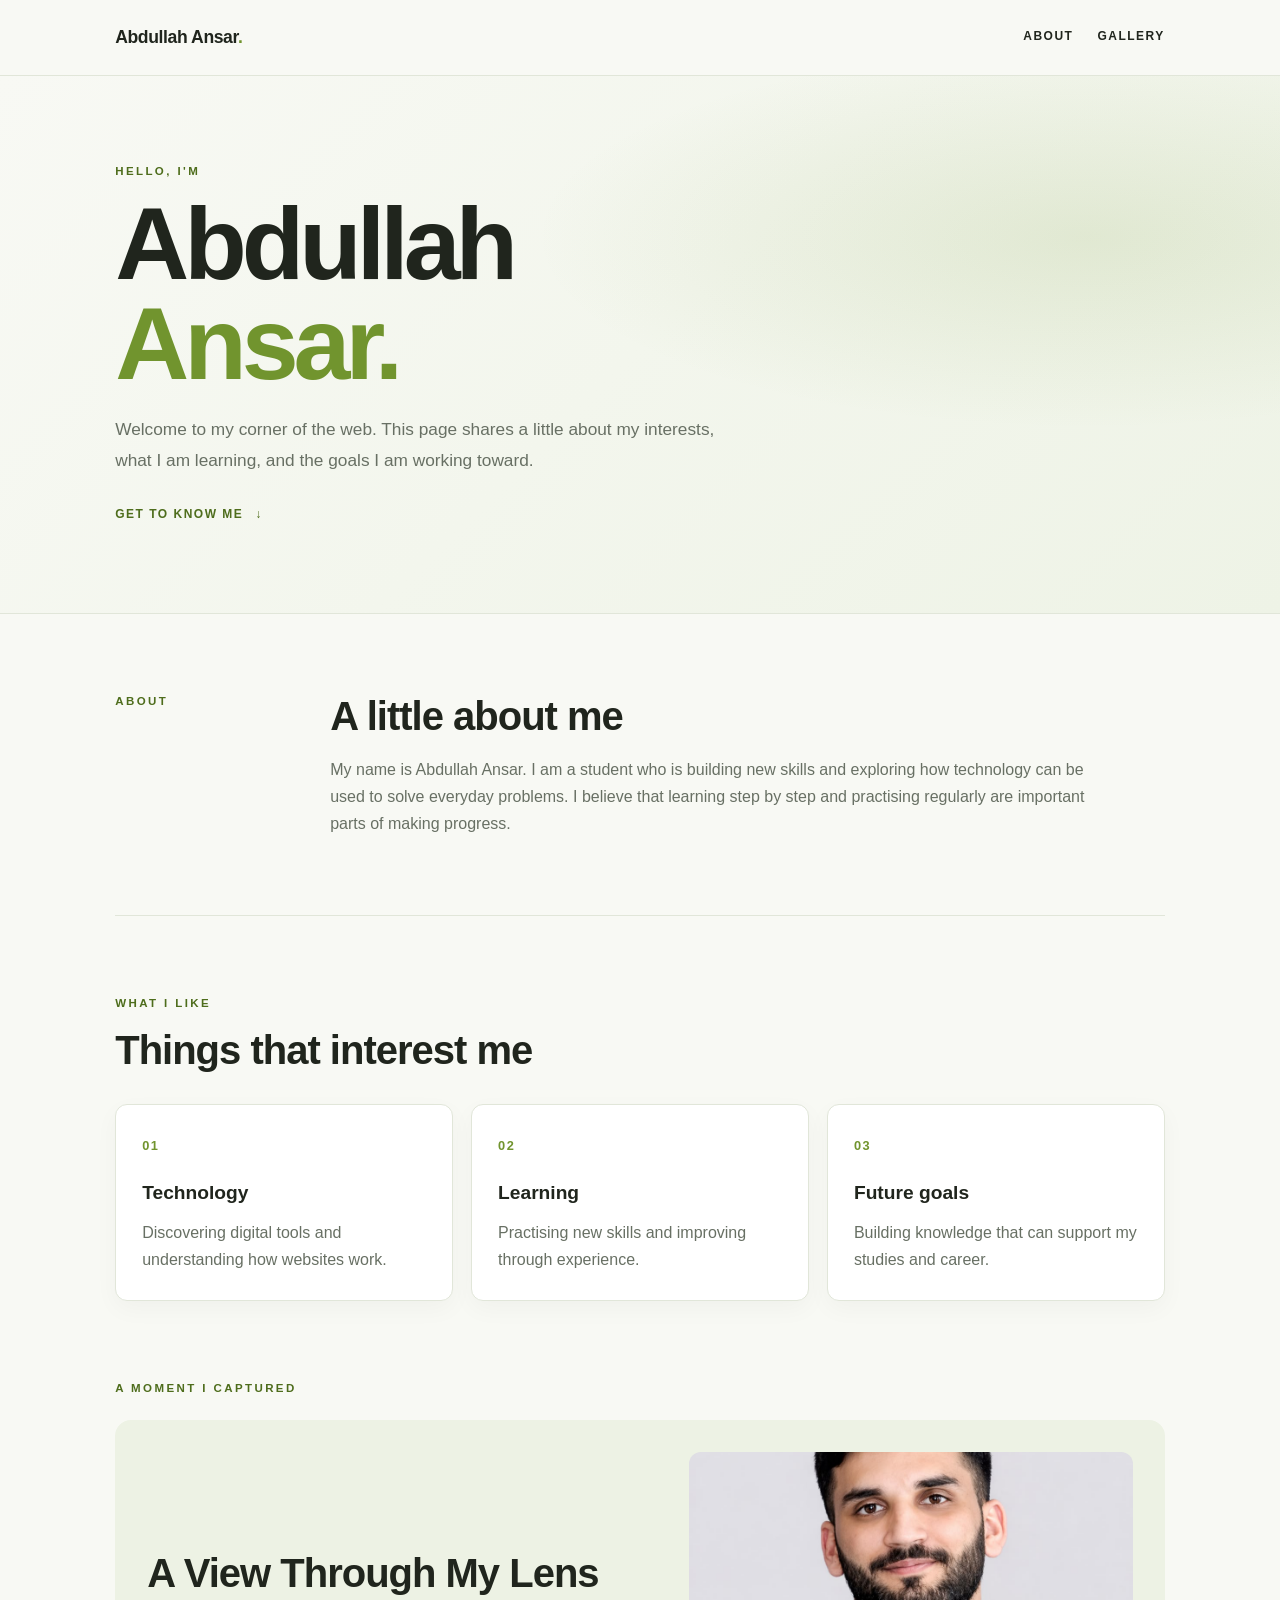
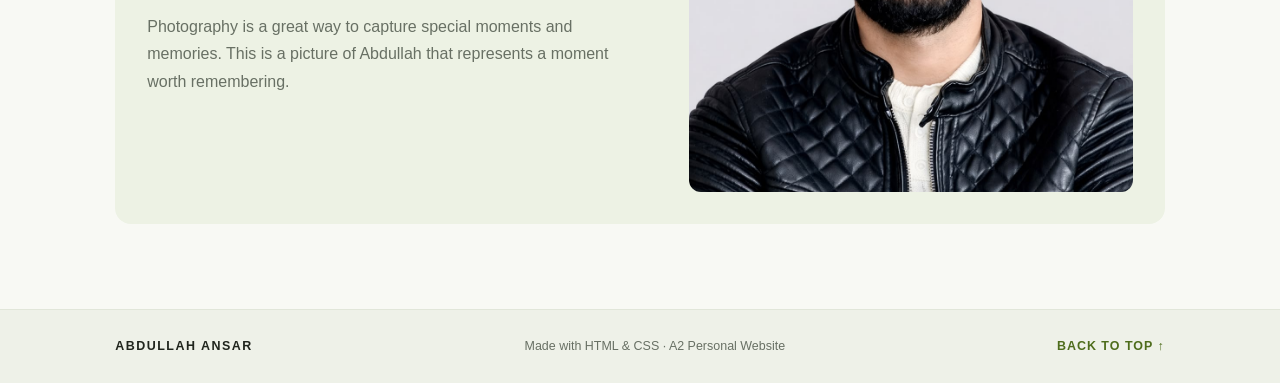
==== A4/index.html @ eb2d7230 "Add files via upload" ====
<!DOCTYPE html>
<html lang="en">
<head>
  <meta charset="UTF-8">
  <meta name="viewport" content="width=device-width, initial-scale=1.0">
  <meta name="description" content="Learn about Abdullah Ansar, his interests, goals, and photography.">
  <title>Abdullah Ansar | My Journey</title>
  <link rel="stylesheet" href="style.css">
</head>
<body>
  <nav class="topbar" aria-label="Main navigation">
    <a class="brand" href="index.html#home">Abdullah Ansar<span>.</span></a>
    <div class="nav-links">
      <a href="index.html#about">About</a>
      <a href="gallery.html">Gallery</a>
    </div>
  </nav>

  <header id="home" class="hero">
    <div class="hero-copy">
      <p class="kicker">HELLO, I'M</p>
      <h1>Abdullah<br><span>Ansar.</span></h1>
      <p class="lead">Welcome to my corner of the web. This page shares a little about my interests, what I am learning, and the goals I am working toward.</p>
      <a class="text-link" href="#about">GET TO KNOW ME <span aria-hidden="true">↓</span></a>
    </div>
  </header>

  <main>
    <section id="about" class="about-section">
      <div class="section-number">ABOUT</div>
      <div class="section-content">
        <h2>A little about me</h2>
        <p>My name is Abdullah Ansar. I am a student who is building new skills and exploring how technology can be used to solve everyday problems. I believe that learning step by step and practising regularly are important parts of making progress.</p>
      </div>
    </section>

    <section class="interests-section">
      <div class="section-number">WHAT I LIKE</div>
      <h2>Things that interest me</h2>
      <div class="interest-grid">
        <article class="interest-card"><span class="card-index" aria-hidden="true">01</span><h3>Technology</h3><p>Discovering digital tools and understanding how websites work.</p></article>
        <article class="interest-card"><span class="card-index" aria-hidden="true">02</span><h3>Learning</h3><p>Practising new skills and improving through experience.</p></article>
        <article class="interest-card"><span class="card-index" aria-hidden="true">03</span><h3>Future goals</h3><p>Building knowledge that can support my studies and career.</p></article>
      </div>
    </section>

    <section class="photo-section">
      <div class="section-number">A MOMENT I CAPTURED</div>
      <div class="photo-layout">
        <div class="photo-content">
          <h2>A View Through My Lens</h2>
          <p>Photography is a great way to capture special moments and memories. This is a picture of Abdullah that represents a moment worth remembering.</p>
        </div>
        <div class="photo-container">
          <img src="images/Abdullah.jpeg" alt="A photograph of Abdullah" class="personal-photo" loading="lazy">
        </div>
      </div>
    </section>
  </main>

  <footer>
    <p>ABDULLAH ANSAR</p>
    <p>Made with HTML &amp; CSS · A2 Personal Website</p>
    <a href="#home">BACK TO TOP ↑</a>
  </footer>
</body>
</html>
---- A4/style.css ----
/* ==============================
   Abdullah Ansar — Personal site
   Shared styles for index.html and gallery.html
   ============================== */

:root {
  --ink: #20251d;
  --muted: #687064;
  --green: #71942e;
  --green-dark: #4e6d1c;
  --paper: #f8f9f4;
  --white: #ffffff;
  --line: #e1e6d9;
  --soft-green: #edf2e4;
  --shadow: 0 16px 40px rgba(32, 37, 29, 0.08);
}

* {
  box-sizing: border-box;
}

html {
  scroll-behavior: smooth;
  scroll-padding-top: 90px;
}

body {
  margin: 0;
  color: var(--ink);
  background: var(--paper);
  font-family: Arial, Helvetica, sans-serif;
  font-size: 16px;
  line-height: 1.7;
}

img {
  max-width: 100%;
}

a {
  color: inherit;
}

.topbar {
  width: 100%;
  min-height: 76px;
  padding: 18px 9%;
  display: flex;
  align-items: center;
  justify-content: space-between;
  gap: 24px;
  background: rgba(248, 249, 244, 0.96);
  border-bottom: 1px solid var(--line);
}

.brand {
  color: var(--ink);
  font-size: 1.1rem;
  font-weight: 800;
  letter-spacing: -0.4px;
  text-decoration: none;
  white-space: nowrap;
}

.brand span,
.hero h1 span {
  color: var(--green);
}

.nav-links {
  display: flex;
  align-items: center;
  gap: 24px;
}

.nav-links a {
  color: var(--ink);
  font-size: 0.75rem;
  font-weight: 700;
  letter-spacing: 1.5px;
  text-decoration: none;
  text-transform: uppercase;
  padding: 4px 0;
  border-bottom: 2px solid transparent;
  transition: color 0.2s ease, border-color 0.2s ease;
}

.nav-links a:hover,
.nav-links a:focus-visible,
.nav-links a.active {
  color: var(--green-dark);
  border-bottom-color: var(--green);
}

.hero {
  min-height: 510px;
  display: flex;
  align-items: center;
  padding: 86px 9%;
  background:
    radial-gradient(ellipse at 85% 30%, rgba(113, 148, 46, 0.13), transparent 36%),
    linear-gradient(135deg, #f8f9f4 0%, #eef3e6 100%);
  border-bottom: 1px solid var(--line);
}

.hero-copy {
  width: 100%;
  max-width: 760px;
}

.kicker,
.section-number {
  margin: 0;
  color: var(--green-dark);
  font-size: 0.72rem;
  font-weight: 800;
  letter-spacing: 2.4px;
  text-transform: uppercase;
}

.hero h1 {
  margin: 12px 0 20px;
  font-size: clamp(3.5rem, 8vw, 6.5rem);
  line-height: 0.98;
  letter-spacing: -5px;
}

.lead {
  max-width: 620px;
  margin: 0;
  color: var(--muted);
  font-size: 1.08rem;
  line-height: 1.8;
}

.text-link {
  display: inline-flex;
  align-items: center;
  gap: 12px;
  margin-top: 28px;
  color: var(--green-dark);
  font-size: 0.75rem;
  font-weight: 800;
  letter-spacing: 1.5px;
  text-decoration: none;
}

.text-link:hover,
.text-link:focus-visible {
  text-decoration: underline;
  text-underline-offset: 5px;
}

.about-section,
.interests-section,
.photo-section,
.gallery-section {
  width: 82%;
  max-width: 1180px;
  margin: 0 auto;
}

.about-section {
  display: grid;
  grid-template-columns: 180px minmax(0, 1fr);
  gap: 35px;
  padding: 78px 0;
  border-bottom: 1px solid var(--line);
}

.section-content {
  max-width: 760px;
}

h2 {
  margin: 0 0 16px;
  font-size: clamp(1.8rem, 3.5vw, 2.5rem);
  line-height: 1.2;
  letter-spacing: -1px;
}

.section-content p,
.photo-content p,
.interest-card p {
  margin: 0;
  color: var(--muted);
}

.interests-section {
  padding: 78px 0;
}

.interests-section > h2 {
  margin-top: 12px;
}

.interest-grid {
  display: grid;
  grid-template-columns: repeat(3, minmax(0, 1fr));
  gap: 18px;
  margin-top: 30px;
}

.interest-card {
  min-width: 0;
  padding: 26px;
  background: var(--white);
  border: 1px solid var(--line);
  border-radius: 12px;
  box-shadow: 0 8px 24px rgba(32, 37, 29, 0.035);
  transition: transform 0.2s ease, box-shadow 0.2s ease;
}

.interest-card:hover {
  transform: translateY(-4px);
  box-shadow: var(--shadow);
}

.card-index {
  display: inline-block;
  margin-bottom: 20px;
  color: var(--green);
  font-size: 0.8rem;
  font-weight: 800;
  letter-spacing: 1.5px;
}

.interest-card h3 {
  margin: 0 0 10px;
  font-size: 1.2rem;
}

.photo-section {
  padding: 0 0 85px;
}

.photo-layout {
  display: grid;
  grid-template-columns: minmax(0, 1fr) minmax(260px, 0.9fr);
  align-items: center;
  gap: 48px;
  margin-top: 22px;
  padding: 32px;
  background: var(--soft-green);
  border-radius: 16px;
}

.photo-content h2 {
  margin-bottom: 16px;
}

.photo-container {
  overflow: hidden;
  min-height: 280px;
  background: #e4e9dc;
  border-radius: 12px;
}

.personal-photo {
  display: block;
  width: 100%;
  height: 340px;
  object-fit: cover;
  object-position: center;
}

/* Gallery page */
.gallery-hero {
  padding: 70px 9% 48px;
  background:
    radial-gradient(ellipse at 85% 25%, rgba(113, 148, 46, 0.12), transparent 38%),
    var(--paper);
  border-bottom: 1px solid var(--line);
}

.gallery-hero h1 {
  margin: 10px 0 18px;
  font-size: clamp(2.6rem, 6vw, 4.4rem);
  line-height: 1.05;
  letter-spacing: -2.5px;
}

.gallery-hero h1 span {
  color: var(--green);
}

.gallery-section {
  padding: 55px 0 80px;
}

.gallery-grid {
  display: grid;
  grid-template-columns: repeat(3, minmax(0, 1fr));
  gap: 18px;
  margin-top: 22px;
}

.gallery-item {
  min-width: 0;
  margin: 0;
  background: var(--white);
  border: 1px solid var(--line);
  border-radius: 10px;
  overflow: hidden;
  box-shadow: 0 8px 24px rgba(32, 37, 29, 0.04);
}

.gallery-item img {
  display: block;
  width: 100%;
  height: 260px;
  object-fit: cover;
  transition: transform 0.3s ease;
}

.gallery-item:hover img {
  transform: scale(1.04);
}

.gallery-item figcaption {
  padding: 12px 16px;
  color: var(--muted);
  font-size: 0.85rem;
  border-top: 1px solid var(--line);
}

.gallery-item:first-child {
  grid-column: span 2;
}

.gallery-item:first-child img {
  height: 320px;
}

footer {
  display: flex;
  align-items: center;
  justify-content: space-between;
  flex-wrap: wrap;
  gap: 10px 24px;
  padding: 26px 9%;
  color: var(--muted);
  background: #eef1e8;
  border-top: 1px solid var(--line);
  font-size: 0.78rem;
}

footer p {
  margin: 0;
}

footer p:first-child {
  color: var(--ink);
  font-weight: 800;
  letter-spacing: 1.5px;
}

footer a {
  color: var(--green-dark);
  font-weight: 800;
  letter-spacing: 1px;
  text-decoration: none;
}

footer a:hover,
footer a:focus-visible {
  text-decoration: underline;
  text-underline-offset: 4px;
}

:focus-visible {
  outline: 3px solid rgba(113, 148, 46, 0.6);
  outline-offset: 4px;
}

@media (max-width: 800px) {
  .about-section {
    grid-template-columns: 1fr;
    gap: 18px;
  }

  .interest-grid {
    grid-template-columns: 1fr 1fr;
  }

  .photo-layout {
    grid-template-columns: 1fr;
    gap: 24px;
  }

  .gallery-grid {
    grid-template-columns: repeat(2, minmax(0, 1fr));
  }

  .gallery-item:first-child {
    grid-column: span 2;
  }
}

@media (max-width: 560px) {
  .topbar {
    align-items: flex-start;
    flex-direction: column;
    padding: 16px 6%;
    gap: 12px;
  }

  .nav-links {
    gap: 20px;
  }

  .hero {
    min-height: 430px;
    padding: 66px 6%;
  }

  .hero h1 {
    letter-spacing: -3px;
  }

  .lead {
    font-size: 1rem;
  }

  .about-section,
  .interests-section,
  .photo-section,
  .gallery-section {
    width: 88%;
  }

  .about-section,
  .interests-section {
    padding: 56px 0;
  }

  .interest-grid,
  .gallery-grid {
    grid-template-columns: 1fr;
  }

  .gallery-item:first-child {
    grid-column: span 1;
  }

  .gallery-item img,
  .gallery-item:first-child img {
    height: 230px;
  }

  .gallery-hero {
    padding: 54px 6% 38px;
  }

  .gallery-hero h1 {
    letter-spacing: -1.5px;
  }

  .photo-section {
    padding-bottom: 58px;
  }

  .photo-layout {
    padding: 22px;
  }

  .personal-photo {
    height: 280px;
  }

  footer {
    align-items: flex-start;
    flex-direction: column;
    padding: 24px 6%;
  }
}

@media (prefers-reduced-motion: reduce) {
  html {
    scroll-behavior: auto;
  }

  *,
  *::before,
  *::after {
    transition-duration: 0.01ms !important;
    animation-duration: 0.01ms !important;
    animation-iteration-count: 1 !important;
  }
}
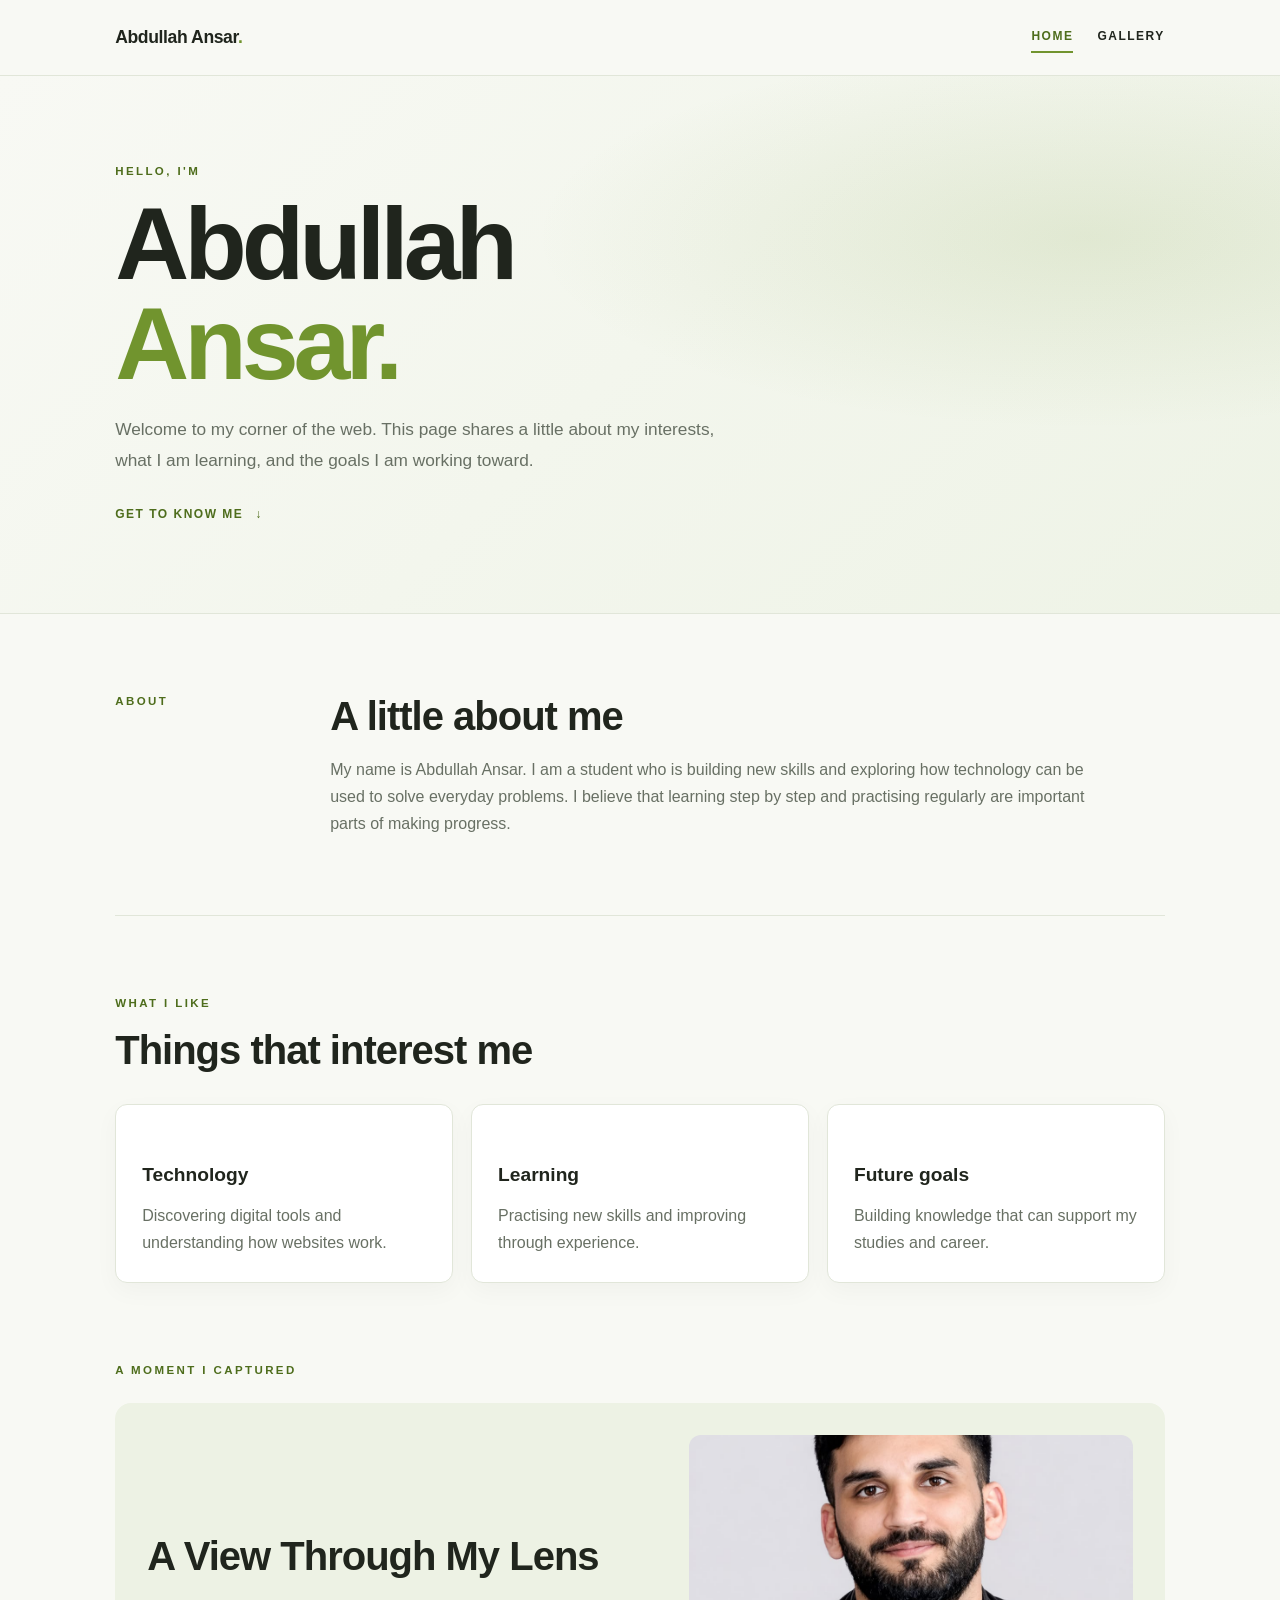
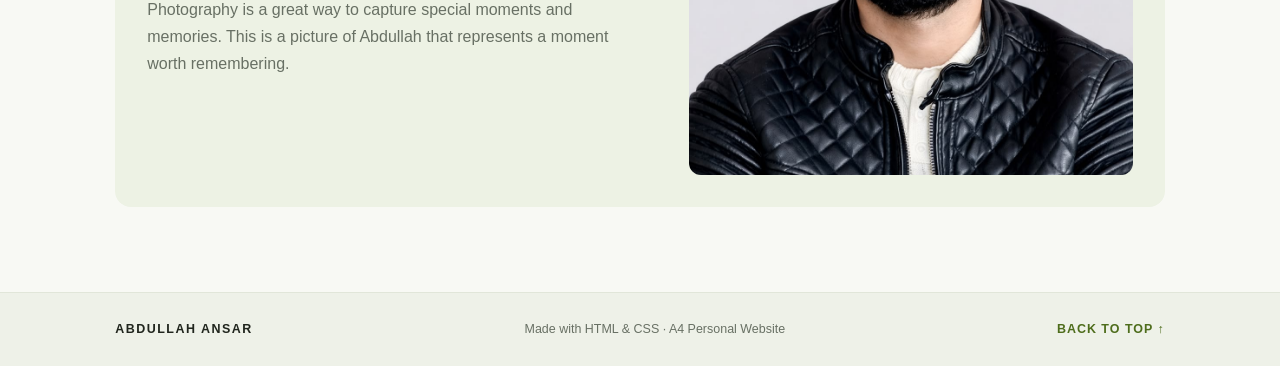
==== commit 4814db5d: "Add files via upload" ====
--- a/A4/index.html
+++ b/A4/index.html
@@ -11,7 +11,7 @@
   <nav class="topbar" aria-label="Main navigation">
     <a class="brand" href="index.html#home">Abdullah Ansar<span>.</span></a>
     <div class="nav-links">
-      <a href="index.html#about">About</a>
+      <a href="index.html#home" class="active" aria-current="page">Home</a>
       <a href="gallery.html">Gallery</a>
     </div>
   </nav>
@@ -38,9 +38,9 @@
       <div class="section-number">WHAT I LIKE</div>
       <h2>Things that interest me</h2>
       <div class="interest-grid">
-        <article class="interest-card"><span class="card-index" aria-hidden="true">01</span><h3>Technology</h3><p>Discovering digital tools and understanding how websites work.</p></article>
-        <article class="interest-card"><span class="card-index" aria-hidden="true">02</span><h3>Learning</h3><p>Practising new skills and improving through experience.</p></article>
-        <article class="interest-card"><span class="card-index" aria-hidden="true">03</span><h3>Future goals</h3><p>Building knowledge that can support my studies and career.</p></article>
+        <article class="interest-card"><span class="card-index" aria-hidden="true"></span><h3>Technology</h3><p>Discovering digital tools and understanding how websites work.</p></article>
+        <article class="interest-card"><span class="card-index" aria-hidden="true"></span><h3>Learning</h3><p>Practising new skills and improving through experience.</p></article>
+        <article class="interest-card"><span class="card-index" aria-hidden="true"></span><h3>Future goals</h3><p>Building knowledge that can support my studies and career.</p></article>
       </div>
     </section>
 
@@ -60,7 +60,7 @@
 
   <footer>
     <p>ABDULLAH ANSAR</p>
-    <p>Made with HTML &amp; CSS · A2 Personal Website</p>
+    <p>Made with HTML &amp; CSS · A4 Personal Website</p>
     <a href="#home">BACK TO TOP ↑</a>
   </footer>
 </body>
